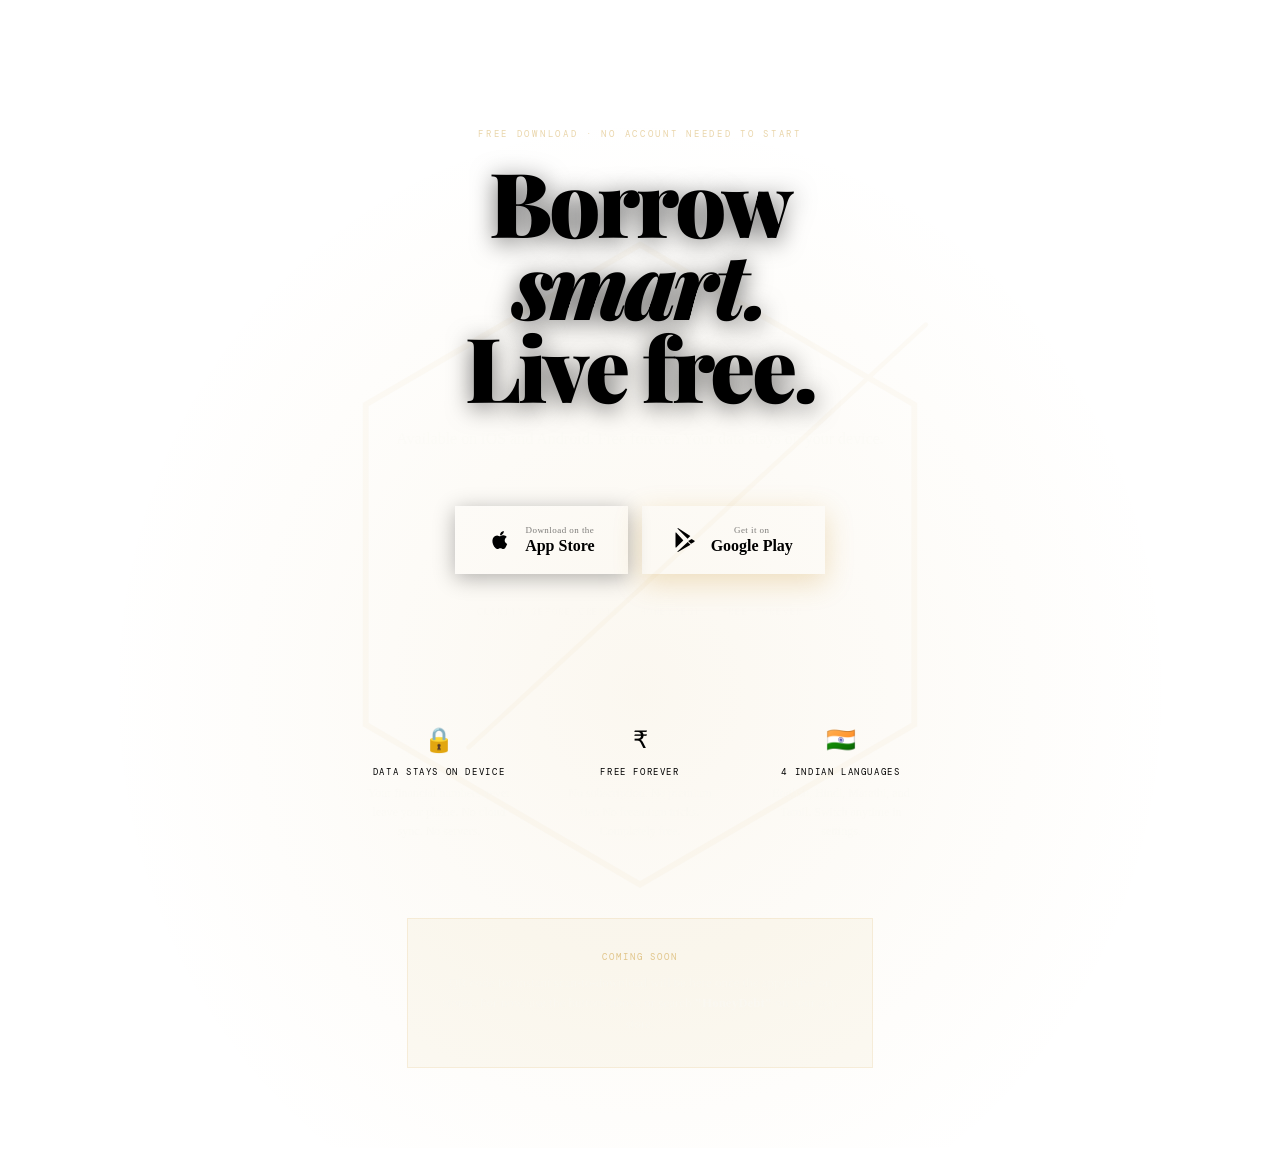
==== honeydebt-site 4/download.html @ c94decfa "v4" ====
<!DOCTYPE html>
<html lang="en">
<head>
<meta charset="UTF-8">
<meta name="viewport" content="width=device-width, initial-scale=1.0">
<title>Download HoneyDebt — Free</title>
<meta name="description" content="Download HoneyDebt free on iOS and Android. Know before you owe.">
<link rel="icon" href="/assets/favicon.ico">
<link href="https://fonts.googleapis.com/css2?family=Playfair+Display:ital,wght@0,400;0,700;0,900;1,400;1,700&family=DM+Sans:wght@200;300;400;500;600&family=DM+Mono:wght@400;500&display=swap" rel="stylesheet">
<link rel="stylesheet" href="/css/style.css">
<style>
.dl-hero{
  min-height:100vh;display:flex;align-items:center;justify-content:center;
  background:var(--blk);text-align:center;position:relative;overflow:hidden;
  padding:120px 64px 80px;
}
.dl-hero::before{content:'';position:absolute;inset:0;background:radial-gradient(ellipse at 50% 60%,rgba(201,149,42,.07) 0%,transparent 60%);pointer-events:none;}
.dl-hex-bg{position:absolute;left:50%;top:50%;transform:translate(-50%,-50%);opacity:.03;animation:dlSpin 80s linear infinite;pointer-events:none;}
@keyframes dlSpin{from{transform:translate(-50%,-50%) rotate(0deg)}to{transform:translate(-50%,-50%) rotate(360deg)}}
.dl-inner{max-width:600px;margin:0 auto;position:relative;z-index:1;}
.dl-pre{font-family:'DM Mono',monospace;font-size:9px;letter-spacing:.3em;text-transform:uppercase;color:rgba(201,149,42,.4);margin-bottom:20px;}
.dl-title{font-family:'Playfair Display',serif;font-size:clamp(52px,7vw,90px);font-weight:900;line-height:.92;letter-spacing:-.04em;margin-bottom:18px;color:var(--crm);text-shadow:0 4px 24px rgba(0,0,0,.6);}
.dl-title em{font-style:italic;color:var(--gl);}
.dl-sub{font-size:16px;color:rgba(250,248,243,.32);line-height:1.8;font-weight:300;margin-bottom:52px;}
.dl-btns{display:flex;gap:14px;justify-content:center;flex-wrap:wrap;margin-bottom:32px;}
.db{display:flex;align-items:center;gap:13px;padding:18px 32px;text-decoration:none;transition:all .25s;cursor:none;}
.db-dk{background:var(--ch2);color:var(--crm);border:1px solid rgba(255,255,255,.07);box-shadow:0 4px 20px rgba(0,0,0,.3);}
.db-dk:hover{background:var(--ch1);box-shadow:0 8px 32px rgba(0,0,0,.4);transform:translateY(-2px);}
.db-gd{background:linear-gradient(135deg,var(--gold),var(--gl));color:var(--blk);box-shadow:0 8px 28px rgba(201,149,42,.28);}
.db-gd:hover{box-shadow:0 14px 40px rgba(201,149,42,.42);transform:translateY(-2px);}
.db-sm{font-size:9px;opacity:.5;letter-spacing:.05em;display:block;margin-bottom:2px;}
.db-lg{font-size:16px;font-weight:600;display:block;}
.dl-fine{font-family:'DM Mono',monospace;font-size:9px;letter-spacing:.2em;text-transform:uppercase;color:rgba(250,248,243,.14);}

/* Trust badges */
.trust-grid{display:grid;grid-template-columns:repeat(3,1fr);gap:3px;max-width:700px;margin:80px auto 0;}
.tg{background:var(--ch1);padding:28px 24px;text-align:center;}
.tg-icon{font-size:24px;margin-bottom:12px;}
.tg-title{font-family:'DM Mono',monospace;font-size:9px;letter-spacing:.18em;text-transform:uppercase;color:var(--gold);margin-bottom:6px;}
.tg-desc{font-size:12px;color:rgba(250,248,243,.3);line-height:1.6;}

/* QR placeholder */
.qr-note{margin-top:60px;padding:32px;background:rgba(201,149,42,.05);border:1px solid rgba(201,149,42,.12);max-width:400px;margin-left:auto;margin-right:auto;}
.qr-lbl{font-family:'DM Mono',monospace;font-size:9px;letter-spacing:.22em;text-transform:uppercase;color:rgba(201,149,42,.5);margin-bottom:10px;}
.qr-text{font-size:13px;color:rgba(250,248,243,.35);line-height:1.6;}

@media(max-width:900px){
  .dl-hero{padding:100px 24px 60px;}
  .trust-grid{grid-template-columns:1fr;}
  .dl-btns{flex-direction:column;align-items:center;}
}
</style>
</head>
<body>
  <div id="pb"></div>
  <div class="cur" id="cur"></div>
  <div class="cur-r" id="curR"></div>

<section class="dl-hero">
  <div class="dl-hex-bg">
    <svg width="800" height="800" viewBox="0 0 140 140" fill="none">
      <path d="M70,12L118,40L118,96L70,124L22,96L22,40Z" stroke="#C9952A" stroke-width="1" fill="none"/>
      <line x1="40" y1="100" x2="120" y2="26" stroke="#C9952A" stroke-width=".8" stroke-linecap="round"/>
    </svg>
  </div>
  <div class="dl-inner rv">
    <div class="dl-pre">Free Download · No account needed to start</div>
    <div class="dl-title">Borrow<br><em>smart.</em><br>Live free.</div>
    <p class="dl-sub">Available on iOS and Android. Free forever. Your data stays on your device.</p>

    <div class="dl-btns">
      <!-- UPDATE THESE HREFS WHEN APP IS LIVE ON STORES -->
      <a href="https://apps.apple.com" class="db db-dk" target="_blank" rel="noopener">
        <svg width="24" height="24" viewBox="0 0 24 24" fill="currentColor" style="flex-shrink:0"><path d="M17.05 20.28c-.98.95-2.05.8-3.08.35-1.09-.46-2.09-.48-3.24 0-1.44.62-2.2.44-3.06-.35C2.79 15.25 3.51 7.7 9.05 7.4c1.31.07 2.23.73 2.98.77 1.14-.24 2.24-.93 3.44-.84 1.46.12 2.56.69 3.28 1.74-3.01 1.77-2.46 5.77.44 6.9-.51 1.4-1.19 2.79-2.14 4.31zM12.03 7.25c-.15-2.23 1.66-4.07 3.74-4.25.29 2.58-2.34 4.5-3.74 4.25z"/></svg>
        <div><span class="db-sm">Download on the</span><span class="db-lg">App Store</span></div>
      </a>
      <a href="https://play.google.com" class="db db-gd" target="_blank" rel="noopener">
        <svg width="24" height="24" viewBox="0 0 24 24" fill="currentColor" style="flex-shrink:0"><path d="M3.18 23.76c.37.2.8.22 1.2.05l12.11-6.96-2.76-2.76-10.55 9.67zm-1.3-19.51C1.66 4.57 1.5 5 1.5 5.51v12.98c0 .51.16.94.38 1.26l.07.06 7.27-7.27v-.17L1.88 4.25zm18.21 8.24l-2.47-1.42-2.47 1.42-.97.56 2.78 2.78.14-.08 3-1.73c.85-.49.85-1.29-.01-1.53zM4.38.24C3.98.07 3.55.09 3.18.3L13.56 10.7l2.76-2.76L4.38.24z"/></svg>
        <div><span class="db-sm">Get it on</span><span class="db-lg">Google Play</span></div>
      </a>
    </div>
    <div class="dl-fine">Clarity Before Credit · HoneyDebt · Free Forever</div>

    <!-- Trust grid -->
    <div class="trust-grid rv">
      <div class="tg">
        <div class="tg-icon">🔒</div>
        <div class="tg-title">Data stays on device</div>
        <div class="tg-desc">Your financial numbers never leave your phone. No cloud sync. No servers.</div>
      </div>
      <div class="tg">
        <div class="tg-icon">₹</div>
        <div class="tg-title">Free forever</div>
        <div class="tg-desc">No subscription. No premium tier. No freemium tricks. Completely free.</div>
      </div>
      <div class="tg">
        <div class="tg-icon">🇮🇳</div>
        <div class="tg-title">4 Indian languages</div>
        <div class="tg-desc">English, Hindi, Marathi, and Tamil. Switch anytime in settings.</div>
      </div>
    </div>

    <!-- QR note — add QR image later -->
    <div class="qr-note rv" style="margin-top:48px;">
      <div class="qr-lbl">Coming soon</div>
      <div class="qr-text">QR code for instant scan-to-download will be here once the app is live on stores. For now, use the buttons above or search <strong style="color:rgba(250,248,243,.6);">"HoneyDebt"</strong> on your app store.</div>
    </div>
  </div>
</section>

<script src="/js/components.js"></script>
<script src="/js/main.js"></script>
</body>
</html>
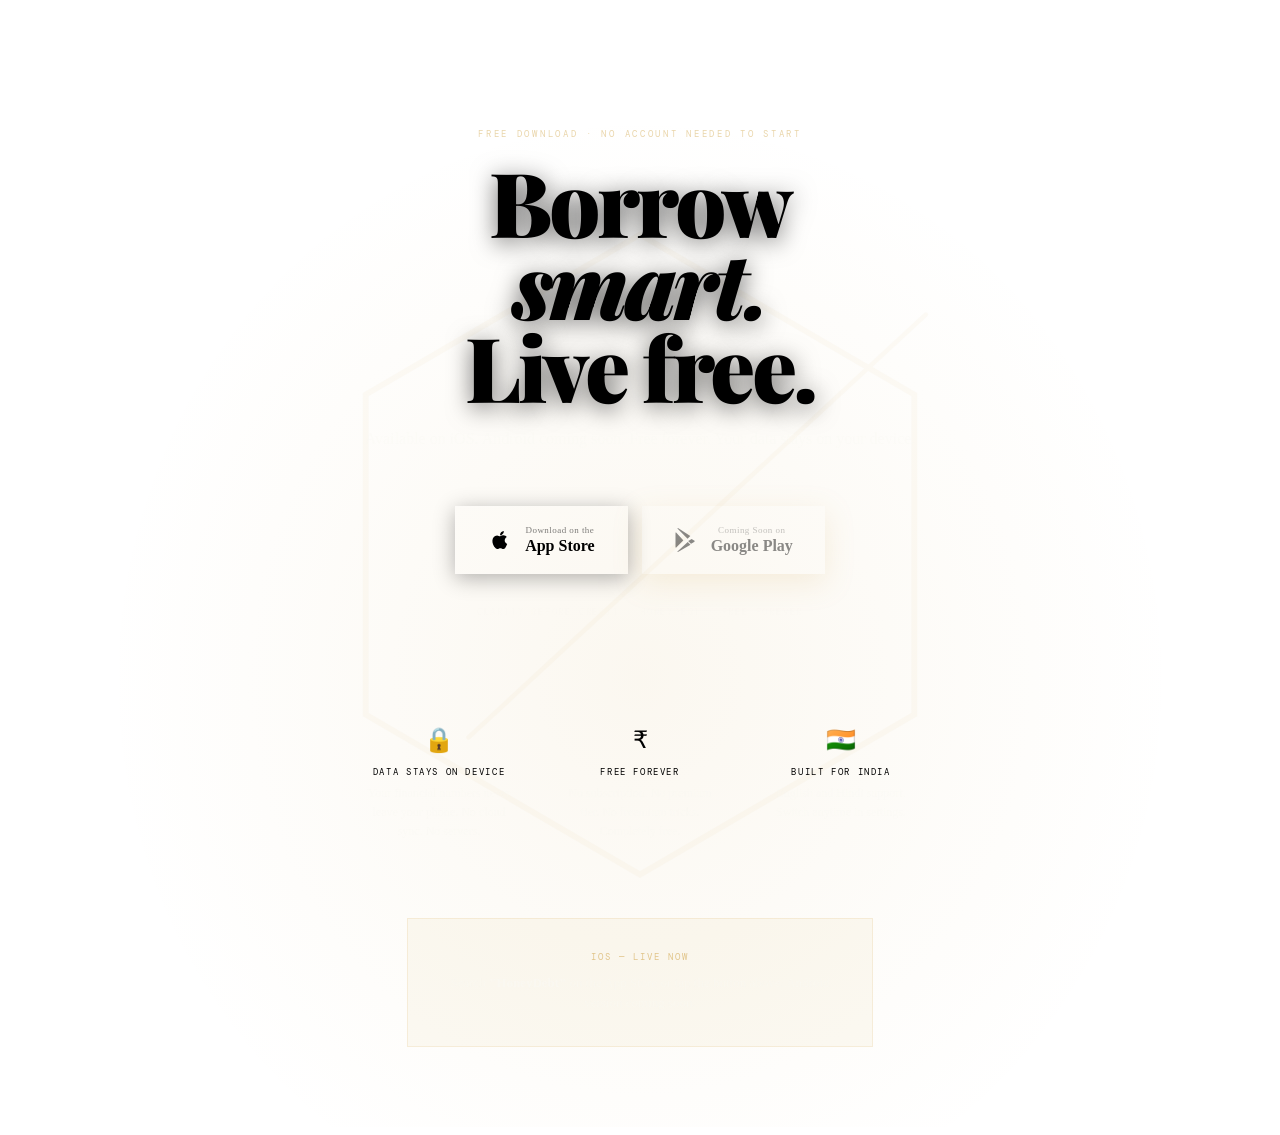
==== commit 5ba9a923: "link update" ====
--- a/honeydebt-site 4/download.html
+++ b/honeydebt-site 4/download.html
@@ -66,18 +66,19 @@
   <div class="dl-inner rv">
     <div class="dl-pre">Free Download · No account needed to start</div>
     <div class="dl-title">Borrow<br><em>smart.</em><br>Live free.</div>
-    <p class="dl-sub">Available on iOS and Android. Free forever. Your data stays on your device.</p>
+    <p class="dl-sub">Available on iOS. Android coming soon. Free forever. Your data stays on your device.</p>
 
     <div class="dl-btns">
-      <!-- UPDATE THESE HREFS WHEN APP IS LIVE ON STORES -->
-      <a href="https://apps.apple.com" class="db db-dk" target="_blank" rel="noopener">
+      <!-- APP STORE — LIVE -->
+      <a href="https://apps.apple.com/in/app/honeydebt/id6766440288" class="db db-dk" target="_blank" rel="noopener">
         <svg width="24" height="24" viewBox="0 0 24 24" fill="currentColor" style="flex-shrink:0"><path d="M17.05 20.28c-.98.95-2.05.8-3.08.35-1.09-.46-2.09-.48-3.24 0-1.44.62-2.2.44-3.06-.35C2.79 15.25 3.51 7.7 9.05 7.4c1.31.07 2.23.73 2.98.77 1.14-.24 2.24-.93 3.44-.84 1.46.12 2.56.69 3.28 1.74-3.01 1.77-2.46 5.77.44 6.9-.51 1.4-1.19 2.79-2.14 4.31zM12.03 7.25c-.15-2.23 1.66-4.07 3.74-4.25.29 2.58-2.34 4.5-3.74 4.25z"/></svg>
         <div><span class="db-sm">Download on the</span><span class="db-lg">App Store</span></div>
       </a>
-      <a href="https://play.google.com" class="db db-gd" target="_blank" rel="noopener">
+      <!-- PLAY STORE — COMING SOON -->
+      <div class="db db-gd" style="opacity:.45;cursor:not-allowed;">
         <svg width="24" height="24" viewBox="0 0 24 24" fill="currentColor" style="flex-shrink:0"><path d="M3.18 23.76c.37.2.8.22 1.2.05l12.11-6.96-2.76-2.76-10.55 9.67zm-1.3-19.51C1.66 4.57 1.5 5 1.5 5.51v12.98c0 .51.16.94.38 1.26l.07.06 7.27-7.27v-.17L1.88 4.25zm18.21 8.24l-2.47-1.42-2.47 1.42-.97.56 2.78 2.78.14-.08 3-1.73c.85-.49.85-1.29-.01-1.53zM4.38.24C3.98.07 3.55.09 3.18.3L13.56 10.7l2.76-2.76L4.38.24z"/></svg>
-        <div><span class="db-sm">Get it on</span><span class="db-lg">Google Play</span></div>
-      </a>
+        <div><span class="db-sm">Coming Soon on</span><span class="db-lg">Google Play</span></div>
+      </div>
     </div>
     <div class="dl-fine">Clarity Before Credit · HoneyDebt · Free Forever</div>
 
@@ -95,15 +96,15 @@
       </div>
       <div class="tg">
         <div class="tg-icon">🇮🇳</div>
-        <div class="tg-title">4 Indian languages</div>
-        <div class="tg-desc">English, Hindi, Marathi, and Tamil. Switch anytime in settings.</div>
+        <div class="tg-title">Built for India</div>
+        <div class="tg-desc">English and Hindi support. Switch anytime in settings.</div>
       </div>
     </div>
 
-    <!-- QR note — add QR image later -->
+    <!-- QR note -->
     <div class="qr-note rv" style="margin-top:48px;">
-      <div class="qr-lbl">Coming soon</div>
-      <div class="qr-text">QR code for instant scan-to-download will be here once the app is live on stores. For now, use the buttons above or search <strong style="color:rgba(250,248,243,.6);">"HoneyDebt"</strong> on your app store.</div>
+      <div class="qr-lbl">iOS — Live Now</div>
+      <div class="qr-text">Search <strong style="color:rgba(250,248,243,.6);">"HoneyDebt"</strong> on the App Store or tap the button above. Android version coming soon.</div>
     </div>
   </div>
 </section>
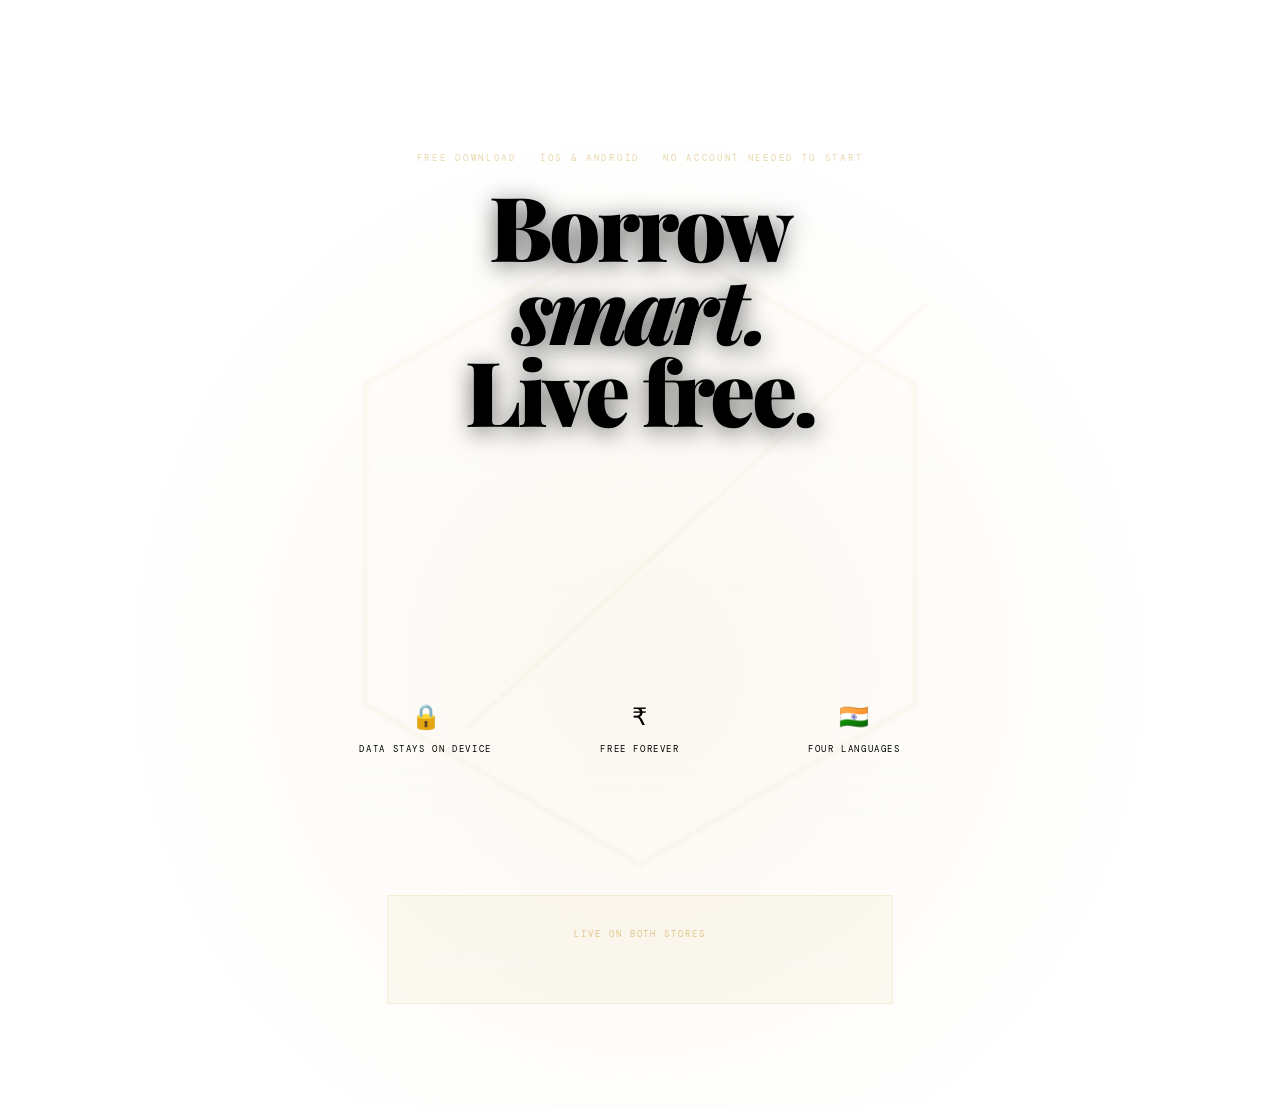
==== commit 3baf7678: "UPDATE" ====
--- a/honeydebt-site 4/download.html
+++ b/honeydebt-site 4/download.html
@@ -3,10 +3,10 @@
 <head>
 <meta charset="UTF-8">
 <meta name="viewport" content="width=device-width, initial-scale=1.0">
-<title>Download HoneyDebt — Free</title>
-<meta name="description" content="Download HoneyDebt free on iOS and Android. Know before you owe.">
+<title>Download HoneyDebt — Free on iOS &amp; Android</title>
+<meta name="description" content="Download HoneyDebt free on iOS and Android. AI loan verdicts in English, Hindi, Marathi & Tamil. Know before you owe.">
 <link rel="icon" href="/assets/favicon.ico">
-<link href="https://fonts.googleapis.com/css2?family=Playfair+Display:ital,wght@0,400;0,700;0,900;1,400;1,700&family=DM+Sans:wght@200;300;400;500;600&family=DM+Mono:wght@400;500&display=swap" rel="stylesheet">
+<link href="https://fonts.googleapis.com/css2?family=Playfair+Display:ital,wght@0,400;0,700;0,900;1,400;1,700&family=DM+Sans:wght@200;300;400;500;600&family=DM+Mono:wght@400;500&family=Noto+Sans+Devanagari:wght@400;500&family=Noto+Sans+Tamil:wght@400;500&display=swap" rel="stylesheet">
 <link rel="stylesheet" href="/css/style.css">
 <style>
 .dl-hero{
@@ -17,19 +17,12 @@
 .dl-hero::before{content:'';position:absolute;inset:0;background:radial-gradient(ellipse at 50% 60%,rgba(201,149,42,.07) 0%,transparent 60%);pointer-events:none;}
 .dl-hex-bg{position:absolute;left:50%;top:50%;transform:translate(-50%,-50%);opacity:.03;animation:dlSpin 80s linear infinite;pointer-events:none;}
 @keyframes dlSpin{from{transform:translate(-50%,-50%) rotate(0deg)}to{transform:translate(-50%,-50%) rotate(360deg)}}
-.dl-inner{max-width:600px;margin:0 auto;position:relative;z-index:1;}
+.dl-inner{max-width:640px;margin:0 auto;position:relative;z-index:1;}
 .dl-pre{font-family:'DM Mono',monospace;font-size:9px;letter-spacing:.3em;text-transform:uppercase;color:rgba(201,149,42,.4);margin-bottom:20px;}
 .dl-title{font-family:'Playfair Display',serif;font-size:clamp(52px,7vw,90px);font-weight:900;line-height:.92;letter-spacing:-.04em;margin-bottom:18px;color:var(--crm);text-shadow:0 4px 24px rgba(0,0,0,.6);}
 .dl-title em{font-style:italic;color:var(--gl);}
-.dl-sub{font-size:16px;color:rgba(250,248,243,.32);line-height:1.8;font-weight:300;margin-bottom:52px;}
+.dl-sub{font-size:16px;color:rgba(250,248,243,.32);line-height:1.8;font-weight:300;margin-bottom:44px;font-family:'DM Sans','Noto Sans Devanagari','Noto Sans Tamil',sans-serif;}
 .dl-btns{display:flex;gap:14px;justify-content:center;flex-wrap:wrap;margin-bottom:32px;}
-.db{display:flex;align-items:center;gap:13px;padding:18px 32px;text-decoration:none;transition:all .25s;cursor:none;}
-.db-dk{background:var(--ch2);color:var(--crm);border:1px solid rgba(255,255,255,.07);box-shadow:0 4px 20px rgba(0,0,0,.3);}
-.db-dk:hover{background:var(--ch1);box-shadow:0 8px 32px rgba(0,0,0,.4);transform:translateY(-2px);}
-.db-gd{background:linear-gradient(135deg,var(--gold),var(--gl));color:var(--blk);box-shadow:0 8px 28px rgba(201,149,42,.28);}
-.db-gd:hover{box-shadow:0 14px 40px rgba(201,149,42,.42);transform:translateY(-2px);}
-.db-sm{font-size:9px;opacity:.5;letter-spacing:.05em;display:block;margin-bottom:2px;}
-.db-lg{font-size:16px;font-weight:600;display:block;}
 .dl-fine{font-family:'DM Mono',monospace;font-size:9px;letter-spacing:.2em;text-transform:uppercase;color:rgba(250,248,243,.14);}
 
 /* Trust badges */
@@ -37,10 +30,10 @@
 .tg{background:var(--ch1);padding:28px 24px;text-align:center;}
 .tg-icon{font-size:24px;margin-bottom:12px;}
 .tg-title{font-family:'DM Mono',monospace;font-size:9px;letter-spacing:.18em;text-transform:uppercase;color:var(--gold);margin-bottom:6px;}
-.tg-desc{font-size:12px;color:rgba(250,248,243,.3);line-height:1.6;}
+.tg-desc{font-size:12px;color:rgba(250,248,243,.3);line-height:1.6;font-family:'DM Sans','Noto Sans Devanagari','Noto Sans Tamil',sans-serif;}
 
-/* QR placeholder */
-.qr-note{margin-top:60px;padding:32px;background:rgba(201,149,42,.05);border:1px solid rgba(201,149,42,.12);max-width:400px;margin-left:auto;margin-right:auto;}
+/* Store note */
+.qr-note{margin-top:60px;padding:32px;background:rgba(201,149,42,.05);border:1px solid rgba(201,149,42,.12);max-width:440px;margin-left:auto;margin-right:auto;}
 .qr-lbl{font-family:'DM Mono',monospace;font-size:9px;letter-spacing:.22em;text-transform:uppercase;color:rgba(201,149,42,.5);margin-bottom:10px;}
 .qr-text{font-size:13px;color:rgba(250,248,243,.35);line-height:1.6;}
 
@@ -64,22 +57,13 @@
     </svg>
   </div>
   <div class="dl-inner rv">
-    <div class="dl-pre">Free Download · No account needed to start</div>
+    <div class="dl-pre">Free Download · iOS &amp; Android · No account needed to start</div>
     <div class="dl-title">Borrow<br><em>smart.</em><br>Live free.</div>
-    <p class="dl-sub">Available on iOS. Android coming soon. Free forever. Your data stays on your device.</p>
+    <p class="dl-sub">Now live on both stores. Free forever. Your data stays on your device. AI verdicts in English, हिंदी, मराठी &amp; தமிழ்.</p>
 
-    <div class="dl-btns">
-      <!-- APP STORE — LIVE -->
-      <a href="https://apps.apple.com/in/app/honeydebt/id6766440288" class="db db-dk" target="_blank" rel="noopener">
-        <svg width="24" height="24" viewBox="0 0 24 24" fill="currentColor" style="flex-shrink:0"><path d="M17.05 20.28c-.98.95-2.05.8-3.08.35-1.09-.46-2.09-.48-3.24 0-1.44.62-2.2.44-3.06-.35C2.79 15.25 3.51 7.7 9.05 7.4c1.31.07 2.23.73 2.98.77 1.14-.24 2.24-.93 3.44-.84 1.46.12 2.56.69 3.28 1.74-3.01 1.77-2.46 5.77.44 6.9-.51 1.4-1.19 2.79-2.14 4.31zM12.03 7.25c-.15-2.23 1.66-4.07 3.74-4.25.29 2.58-2.34 4.5-3.74 4.25z"/></svg>
-        <div><span class="db-sm">Download on the</span><span class="db-lg">App Store</span></div>
-      </a>
-      <!-- PLAY STORE — COMING SOON -->
-      <div class="db db-gd" style="opacity:.45;cursor:not-allowed;">
-        <svg width="24" height="24" viewBox="0 0 24 24" fill="currentColor" style="flex-shrink:0"><path d="M3.18 23.76c.37.2.8.22 1.2.05l12.11-6.96-2.76-2.76-10.55 9.67zm-1.3-19.51C1.66 4.57 1.5 5 1.5 5.51v12.98c0 .51.16.94.38 1.26l.07.06 7.27-7.27v-.17L1.88 4.25zm18.21 8.24l-2.47-1.42-2.47 1.42-.97.56 2.78 2.78.14-.08 3-1.73c.85-.49.85-1.29-.01-1.53zM4.38.24C3.98.07 3.55.09 3.18.3L13.56 10.7l2.76-2.76L4.38.24z"/></svg>
-        <div><span class="db-sm">Coming Soon on</span><span class="db-lg">Google Play</span></div>
-      </div>
-    </div>
+    <!-- Official store badges — injected from js/components.js -->
+    <div class="dl-btns" data-badges style="justify-content:center;"></div>
+
     <div class="dl-fine">Clarity Before Credit · HoneyDebt · Free Forever</div>
 
     <!-- Trust grid -->
@@ -96,20 +80,22 @@
       </div>
       <div class="tg">
         <div class="tg-icon">🇮🇳</div>
-        <div class="tg-title">Built for India</div>
-        <div class="tg-desc">English and Hindi support. Switch anytime in settings.</div>
+        <div class="tg-title">Four languages</div>
+        <div class="tg-desc">English · हिंदी · मराठी · தமிழ் — your AI verdict is generated in the language you pick.</div>
       </div>
     </div>
 
-    <!-- QR note -->
+    <!-- Store note -->
     <div class="qr-note rv" style="margin-top:48px;">
-      <div class="qr-lbl">iOS — Live Now</div>
-      <div class="qr-text">Search <strong style="color:rgba(250,248,243,.6);">"HoneyDebt"</strong> on the App Store or tap the button above. Android version coming soon.</div>
+      <div class="qr-lbl">Live on both stores</div>
+      <div class="qr-text">Search <strong style="color:rgba(250,248,243,.6);">"HoneyDebt"</strong> on the App Store or Google Play — or tap a badge above.</div>
     </div>
   </div>
 </section>
 
 <script src="/js/components.js"></script>
 <script src="/js/main.js"></script>
+<script defer src="/_vercel/insights/script.js"></script>
+<script defer src="/_vercel/speed-insights/script.js"></script>
 </body>
 </html>
